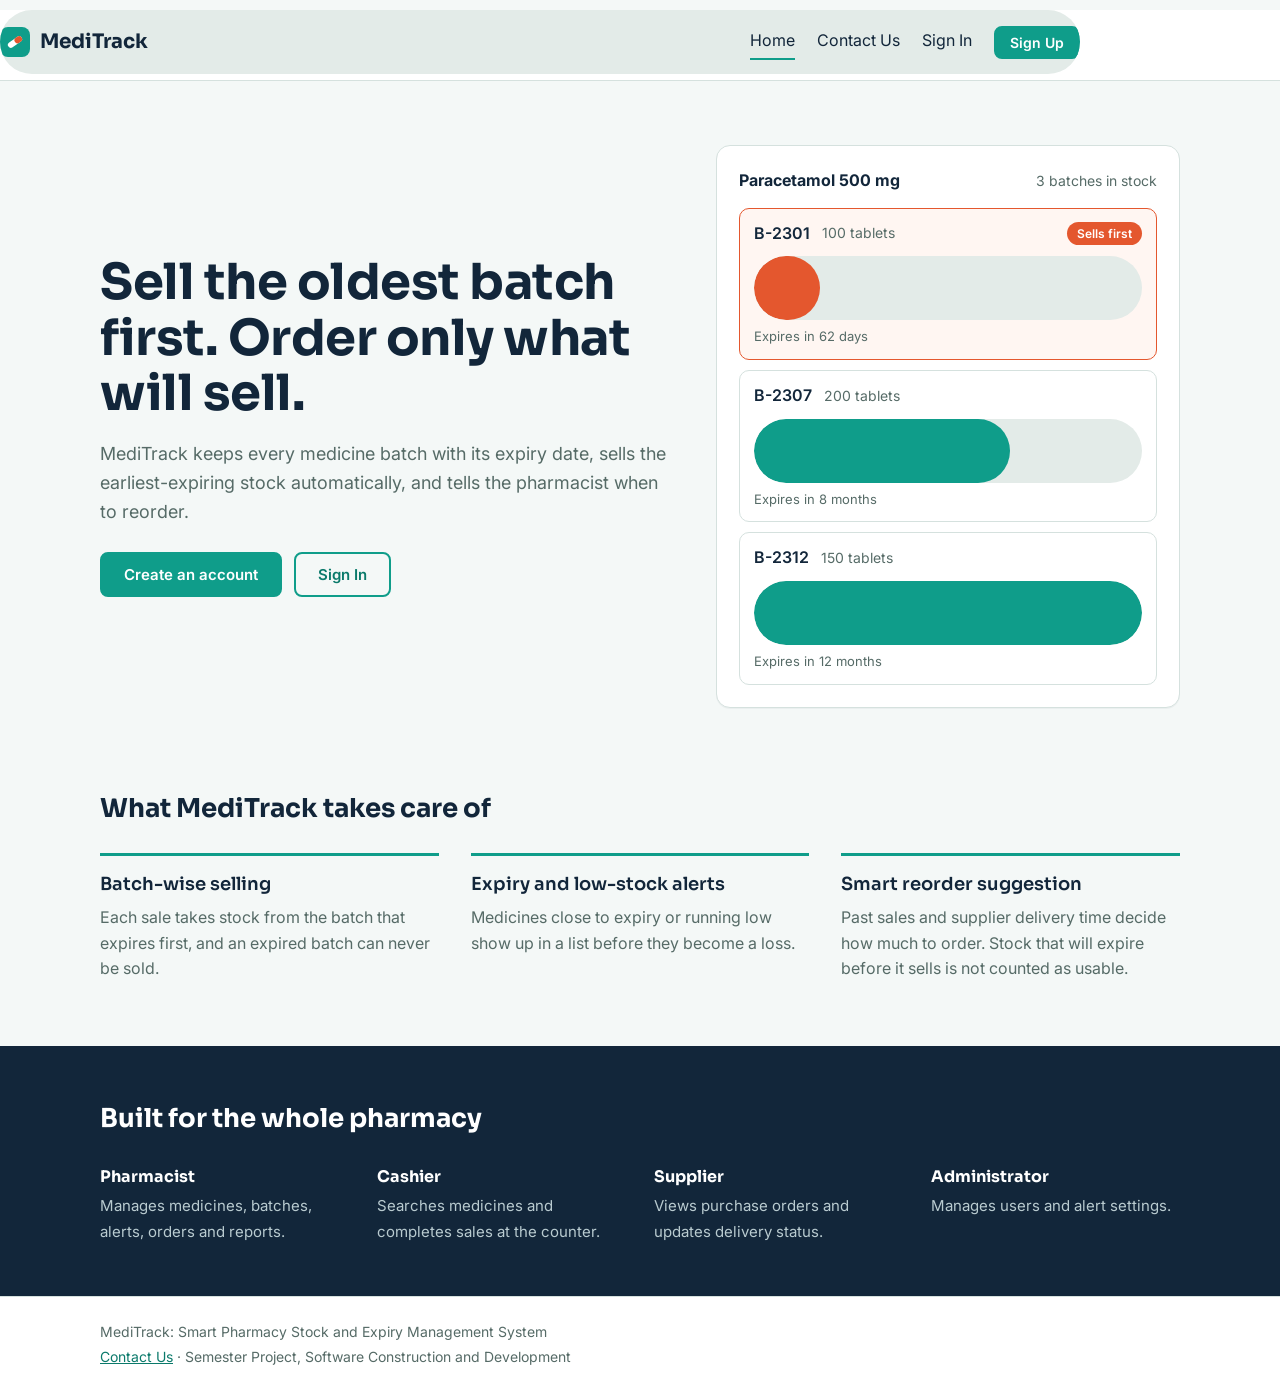
==== index.html @ 9f32a917 "Add files via upload" ====
<!DOCTYPE html>
<html lang="en">
<head>
    <meta charset="UTF-8">
    <meta name="viewport" content="width=device-width, initial-scale=1">
    <title>Home | MediTrack</title>
    <link rel="stylesheet" href="https://fonts.googleapis.com/css2?family=Inter:wght@400;500;600&family=Sora:wght@500;600;700&display=swap">
    <link rel="stylesheet" href="style.css">
</head>
<body>
<header class="site-header">
    <div class="wrap bar">
        <a class="brand" href="index.html" aria-label="MediTrack home">
            <svg width="30" height="30" viewBox="0 0 30 30" aria-hidden="true">
                <rect width="30" height="30" rx="8" fill="#0f9d8a"/>
                <rect x="7" y="12" width="16" height="6" rx="3" transform="rotate(-35 15 15)" fill="#fff"/>
                <rect x="15" y="12" width="8" height="6" rx="3" transform="rotate(-35 15 15)" fill="#e4572e"/>
            </svg>
            <span>MediTrack</span>
        </a>
        <nav class="nav" aria-label="Main">
            <a href="index.html" class="on">Home</a>
            <a href="contact.html">Contact Us</a>
            <a href="login.html">Sign In</a>
            <a href="register.html" class="btn btn-small">Sign Up</a>
        </nav>
    </div>
</header>
<main>
    <section class="hero">
        <div class="wrap hero-grid">
            <div class="hero-text">
                <h1>Sell the oldest batch first. Order only what will sell.</h1>
                <p class="lead">MediTrack keeps every medicine batch with its expiry date, sells the earliest-expiring stock automatically, and tells the pharmacist when to reorder.</p>
                <div class="cta-row">
                    <a class="btn" href="register.html">Create an account</a>
                    <a class="btn btn-line" href="login.html">Sign In</a>
                </div>
            </div>

            <div class="shelf" role="img" aria-label="Example: three batches of Paracetamol, the earliest expiring batch sells first">
                <div class="shelf-title">
                    <strong>Paracetamol 500 mg</strong>
                    <span>3 batches in stock</span>
                </div>
                <ul class="batches">
                    <li class="soon">
                        <div class="b-top"><span class="b-no">B-2301</span><span class="b-qty">100 tablets</span><span class="b-tag">Sells first</span></div>
                        <div class="bar"><i class="w17"></i></div>
                        <p>Expires in 62 days</p>
                    </li>
                    <li>
                        <div class="b-top"><span class="b-no">B-2307</span><span class="b-qty">200 tablets</span></div>
                        <div class="bar"><i class="w66"></i></div>
                        <p>Expires in 8 months</p>
                    </li>
                    <li>
                        <div class="b-top"><span class="b-no">B-2312</span><span class="b-qty">150 tablets</span></div>
                        <div class="bar"><i class="w100"></i></div>
                        <p>Expires in 12 months</p>
                    </li>
                </ul>
            </div>
        </div>
    </section>

    <section class="wrap features">
        <h2>What MediTrack takes care of</h2>
        <dl class="feature-list">
            <div>
                <dt>Batch-wise selling</dt>
                <dd>Each sale takes stock from the batch that expires first, and an expired batch can never be sold.</dd>
            </div>
            <div>
                <dt>Expiry and low-stock alerts</dt>
                <dd>Medicines close to expiry or running low show up in a list before they become a loss.</dd>
            </div>
            <div>
                <dt>Smart reorder suggestion</dt>
                <dd>Past sales and supplier delivery time decide how much to order. Stock that will expire before it sells is not counted as usable.</dd>
            </div>
        </dl>
    </section>

    <section class="roles">
        <div class="wrap">
            <h2>Built for the whole pharmacy</h2>
            <ul class="role-row">
                <li><strong>Pharmacist</strong><span>Manages medicines, batches, alerts, orders and reports.</span></li>
                <li><strong>Cashier</strong><span>Searches medicines and completes sales at the counter.</span></li>
                <li><strong>Supplier</strong><span>Views purchase orders and updates delivery status.</span></li>
                <li><strong>Administrator</strong><span>Manages users and alert settings.</span></li>
            </ul>
        </div>
    </section>
</main>
<footer class="site-footer">
    <div class="wrap foot">
        <p>MediTrack: Smart Pharmacy Stock and Expiry Management System</p>
        <p><a href="contact.html">Contact Us</a> &middot; Semester Project, Software Construction and Development</p>
    </div>
</footer>
<script src="validation.js"></script>
</body>
</html>
---- style.css ----
/* MediTrack: shared styles */
:root {
    --ink: #12263a;
    --teal: #0f9d8a;
    --teal-dark: #0b7a6b;
    --coral: #e4572e;
    --coral-dark: #b3391b;
    --paper: #f4f8f7;
    --white: #ffffff;
    --line: #d5e1de;
    --muted: #566b67;
    --radius: 10px;
}
* { box-sizing: border-box; }
html { -webkit-text-size-adjust: 100%; }
body {
    margin: 0;
    font-family: Inter, "Segoe UI", Arial, sans-serif;
    font-size: 16px;
    line-height: 1.6;
    color: var(--ink);
    background: var(--paper);
}
h1, h2, h3, dt, .brand { font-family: Sora, "Segoe UI", Arial, sans-serif; }
a { color: var(--teal-dark); }
a:focus-visible, button:focus-visible, input:focus-visible, select:focus-visible, textarea:focus-visible {
    outline: 3px solid rgba(15, 157, 138, .45);
    outline-offset: 2px;
}
.wrap { width: min(1080px, 100% - 40px); margin-inline: auto; }

/* ---------- header / footer ---------- */
.site-header { background: var(--white); border-bottom: 1px solid var(--line); position: sticky; top: 0; z-index: 10; }
.bar { display: flex; align-items: center; justify-content: space-between; gap: 16px; min-height: 64px; flex-wrap: wrap; }
.brand { display: inline-flex; align-items: center; gap: 10px; font-weight: 700; font-size: 20px; color: var(--ink); text-decoration: none; }
.nav { display: flex; align-items: center; gap: 22px; flex-wrap: wrap; }
.nav a:not(.btn) { color: var(--ink); text-decoration: none; padding: 4px 0; border-bottom: 2px solid transparent; }
.nav a:not(.btn):hover, .nav a.on { border-bottom-color: var(--teal); }
.who { color: var(--muted); font-size: 14px; }
.site-footer { background: var(--white); border-top: 1px solid var(--line); padding: 22px 0; color: var(--muted); font-size: 14px; }
.foot p { margin: 2px 0; }

/* ---------- buttons ---------- */
.btn {
    display: inline-block; background: var(--teal); color: var(--white); border: 2px solid var(--teal);
    padding: 11px 22px; border-radius: 8px; font: 600 15px Inter, Arial, sans-serif; text-decoration: none; cursor: pointer;
}
.btn:hover { background: var(--teal-dark); border-color: var(--teal-dark); }
.btn-line { background: transparent; color: var(--teal-dark); }
.btn-line:hover { background: var(--teal); color: var(--white); }
.btn-small { padding: 6px 14px; font-size: 14px; }
.btn-block { width: 100%; padding: 13px; font-size: 16px; }

/* ---------- home ---------- */
.hero { padding: 64px 0 56px; }
.hero-grid { display: grid; grid-template-columns: 1.1fr .9fr; gap: 48px; align-items: center; }
.hero h1 { font-size: clamp(2rem, 4.4vw, 3.1rem); line-height: 1.12; margin: 0 0 18px; letter-spacing: -.01em; }
.lead { font-size: 18px; color: var(--muted); max-width: 52ch; margin: 0 0 26px; }
.cta-row { display: flex; gap: 12px; flex-wrap: wrap; }
.welcome { font-size: 18px; margin: 0; }

.shelf { background: var(--white); border: 1px solid var(--line); border-radius: 14px; padding: 22px; box-shadow: 0 1px 0 rgba(18, 38, 58, .04); }
.shelf-title { display: flex; justify-content: space-between; align-items: baseline; gap: 12px; margin-bottom: 14px; flex-wrap: wrap; }
.shelf-title span { color: var(--muted); font-size: 14px; }
.batches { list-style: none; margin: 0; padding: 0; display: grid; gap: 10px; }
.batches li { border: 1px solid var(--line); border-radius: 10px; padding: 12px 14px; }
.batches li.soon { border-color: var(--coral); background: #fff6f2; }
.b-top { display: flex; align-items: center; gap: 12px; flex-wrap: wrap; }
.b-no { font-weight: 600; }
.b-qty { color: var(--muted); font-size: 14px; }
.b-tag { margin-left: auto; background: var(--coral); color: var(--white); font-size: 12px; font-weight: 600; padding: 2px 10px; border-radius: 999px; }
.bar { height: 8px; background: #e3ebe8; border-radius: 99px; margin: 10px 0 6px; overflow: hidden; }
.bar i { display: block; height: 100%; background: var(--teal); border-radius: 99px; }
.soon .bar i { background: var(--coral); }
.batches p { margin: 0; font-size: 13px; color: var(--muted); }

.features { padding: 24px 0 64px; }
.features h2, .roles h2 { font-size: 26px; margin: 0 0 24px; }
.feature-list { display: grid; grid-template-columns: repeat(3, 1fr); gap: 32px; margin: 0; }
.feature-list div { border-top: 3px solid var(--teal); padding-top: 14px; }
.feature-list dt { font-size: 18px; font-weight: 600; margin-bottom: 6px; }
.feature-list dd { margin: 0; color: var(--muted); }

.roles { background: var(--ink); color: var(--white); padding: 52px 0; }
.role-row { list-style: none; margin: 0; padding: 0; display: grid; grid-template-columns: repeat(4, 1fr); gap: 28px; }
.role-row strong { display: block; font-family: Sora, Arial, sans-serif; margin-bottom: 4px; }
.role-row span { color: #b9cbd0; font-size: 15px; }

/* ---------- auth + contact pages ---------- */
.auth { display: grid; grid-template-columns: 380px 1fr; min-height: calc(100vh - 150px); }
.auth-side { background: var(--ink); color: var(--white); padding: 56px 40px; }
.auth-side h1 { font-size: 28px; line-height: 1.2; margin: 0 0 14px; }
.auth-side p { color: #b9cbd0; margin: 0 0 12px; }
.side-note code { background: rgba(255, 255, 255, .12); padding: 1px 6px; border-radius: 4px; }
.auth-main { padding: 48px clamp(20px, 6vw, 72px); max-width: 680px; width: 100%; }
.auth-main h2 { font-size: 26px; margin: 0 0 20px; }

.field { margin-bottom: 14px; }
.field-row { display: grid; grid-template-columns: 1fr 1fr; gap: 16px; }
label { display: block; font-weight: 500; margin-bottom: 6px; font-size: 15px; }
input[type=text], input[type=email], input[type=password], select, textarea {
    width: 100%; padding: 11px 12px; font: inherit; color: var(--ink); background: var(--white);
    border: 1px solid #b6c7c3; border-radius: 8px;
}
input:focus, select:focus, textarea:focus { border-color: var(--teal); }
input.invalid, select.invalid, textarea.invalid { border-color: var(--coral); background: #fffaf8; }
textarea { resize: vertical; min-height: 130px; }
.field-error { color: var(--coral-dark); font-size: 13px; margin: 4px 0 0; min-height: 18px; }
.counter { text-align: right; font-size: 12px; color: var(--muted); margin: 2px 0 0; }
.pw { position: relative; }
.pw input { padding-right: 64px; }
.pw-toggle {
    position: absolute; right: 6px; top: 50%; transform: translateY(-50%); background: none; border: 0;
    color: var(--teal-dark); font: 600 13px Inter, Arial, sans-serif; padding: 6px 8px; cursor: pointer;
}
.pw-rules { list-style: none; display: flex; flex-wrap: wrap; gap: 4px 14px; margin: 8px 0 0; padding: 0; font-size: 13px; color: var(--muted); }
.pw-rules li::before { content: "\25CB\00a0"; }
.pw-rules li.ok { color: var(--teal-dark); }
.pw-rules li.ok::before { content: "\2713\00a0"; }
.check label { display: flex; gap: 10px; align-items: flex-start; font-weight: 400; }
.check input { margin-top: 5px; }
.switch { text-align: center; color: var(--muted); margin: 16px 0 0; }
.alert { border-radius: 8px; padding: 11px 14px; margin: 0 0 16px; font-size: 15px; }
.alert-error { background: #fdece6; color: var(--coral-dark); border: 1px solid #f3c2b3; }
.alert-ok { background: #e3f5f1; color: var(--teal-dark); border: 1px solid #b4e0d8; }

/* ---------- small screens ---------- */
@media (max-width: 860px) {
    .hero-grid, .auth, .feature-list { grid-template-columns: 1fr; }
    .role-row { grid-template-columns: 1fr 1fr; }
    .auth-side { padding: 32px 20px; }
    .hero { padding-top: 40px; }
}
@media (max-width: 520px) {
    .field-row, .role-row { grid-template-columns: 1fr; }
}

/* ---------- additions for the Node version ---------- */
[hidden] { display: none !important; }
.w17 { width: 17%; }
.w66 { width: 66%; }
.w100 { width: 100%; }
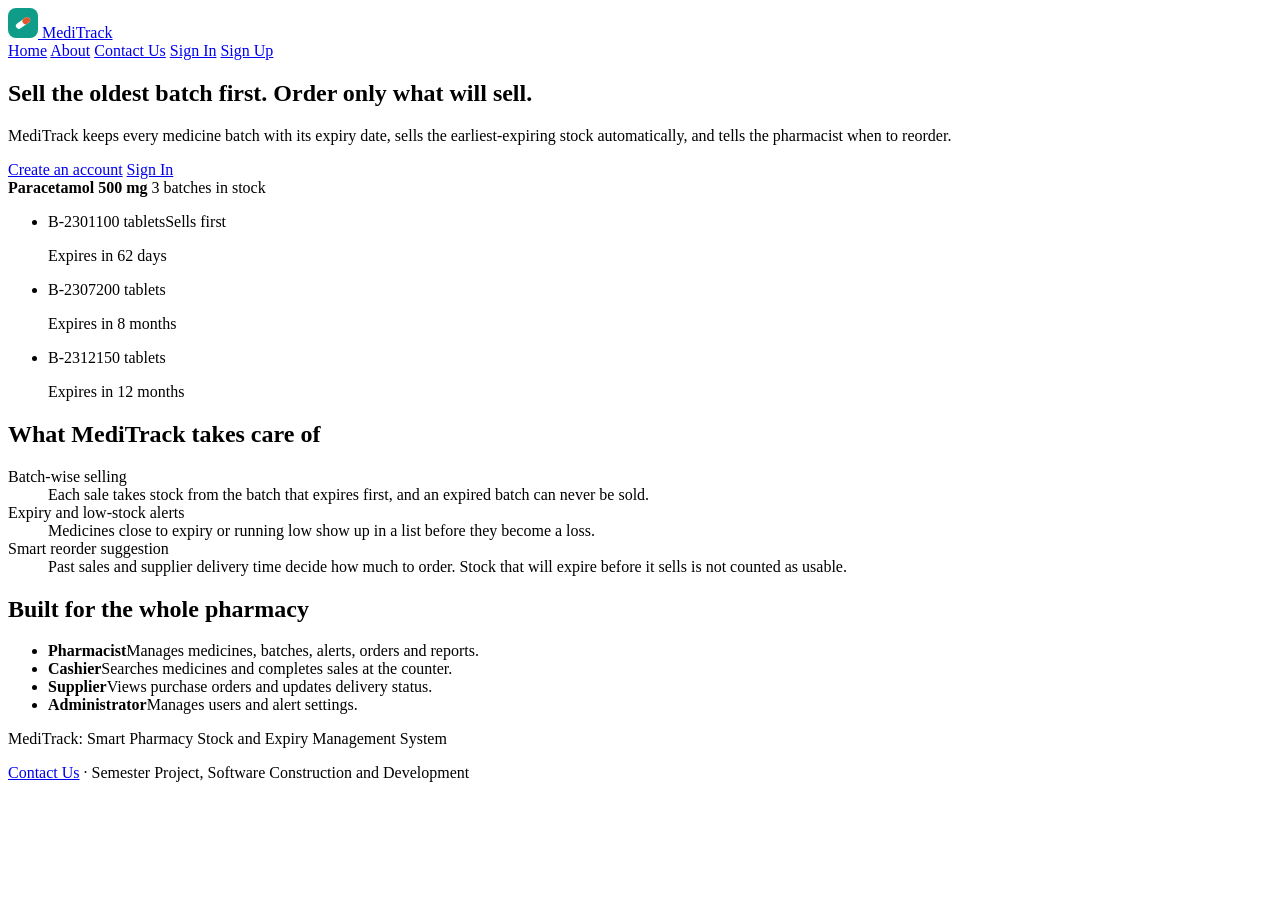
==== commit 10b88151: "Add files via upload" ====
--- a/index.html
+++ b/index.html
@@ -5,7 +5,8 @@
     <meta name="viewport" content="width=device-width, initial-scale=1">
     <title>Home | MediTrack</title>
     <link rel="stylesheet" href="https://fonts.googleapis.com/css2?family=Inter:wght@400;500;600&family=Sora:wght@500;600;700&display=swap">
-    <link rel="stylesheet" href="style.css">
+    <link rel="stylesheet" href="css/base.css">
+    <link rel="stylesheet" href="css/home.css">
 </head>
 <body>
 <header class="site-header">
@@ -20,9 +21,10 @@
         </a>
         <nav class="nav" aria-label="Main">
             <a href="index.html" class="on">Home</a>
+            <a href="about.html">About</a>
             <a href="contact.html">Contact Us</a>
             <a href="login.html">Sign In</a>
-            <a href="register.html" class="btn btn-small">Sign Up</a>
+            <a href="register.html">Sign Up</a>
         </nav>
     </div>
 </header>
@@ -46,17 +48,17 @@
                 <ul class="batches">
                     <li class="soon">
                         <div class="b-top"><span class="b-no">B-2301</span><span class="b-qty">100 tablets</span><span class="b-tag">Sells first</span></div>
-                        <div class="bar"><i class="w17"></i></div>
+                        <div class="meter"><i class="w17"></i></div>
                         <p>Expires in 62 days</p>
                     </li>
                     <li>
                         <div class="b-top"><span class="b-no">B-2307</span><span class="b-qty">200 tablets</span></div>
-                        <div class="bar"><i class="w66"></i></div>
+                        <div class="meter"><i class="w66"></i></div>
                         <p>Expires in 8 months</p>
                     </li>
                     <li>
                         <div class="b-top"><span class="b-no">B-2312</span><span class="b-qty">150 tablets</span></div>
-                        <div class="bar"><i class="w100"></i></div>
+                        <div class="meter"><i class="w100"></i></div>
                         <p>Expires in 12 months</p>
                     </li>
                 </ul>
@@ -100,6 +102,5 @@
         <p><a href="contact.html">Contact Us</a> &middot; Semester Project, Software Construction and Development</p>
     </div>
 </footer>
-<script src="validation.js"></script>
 </body>
 </html>
